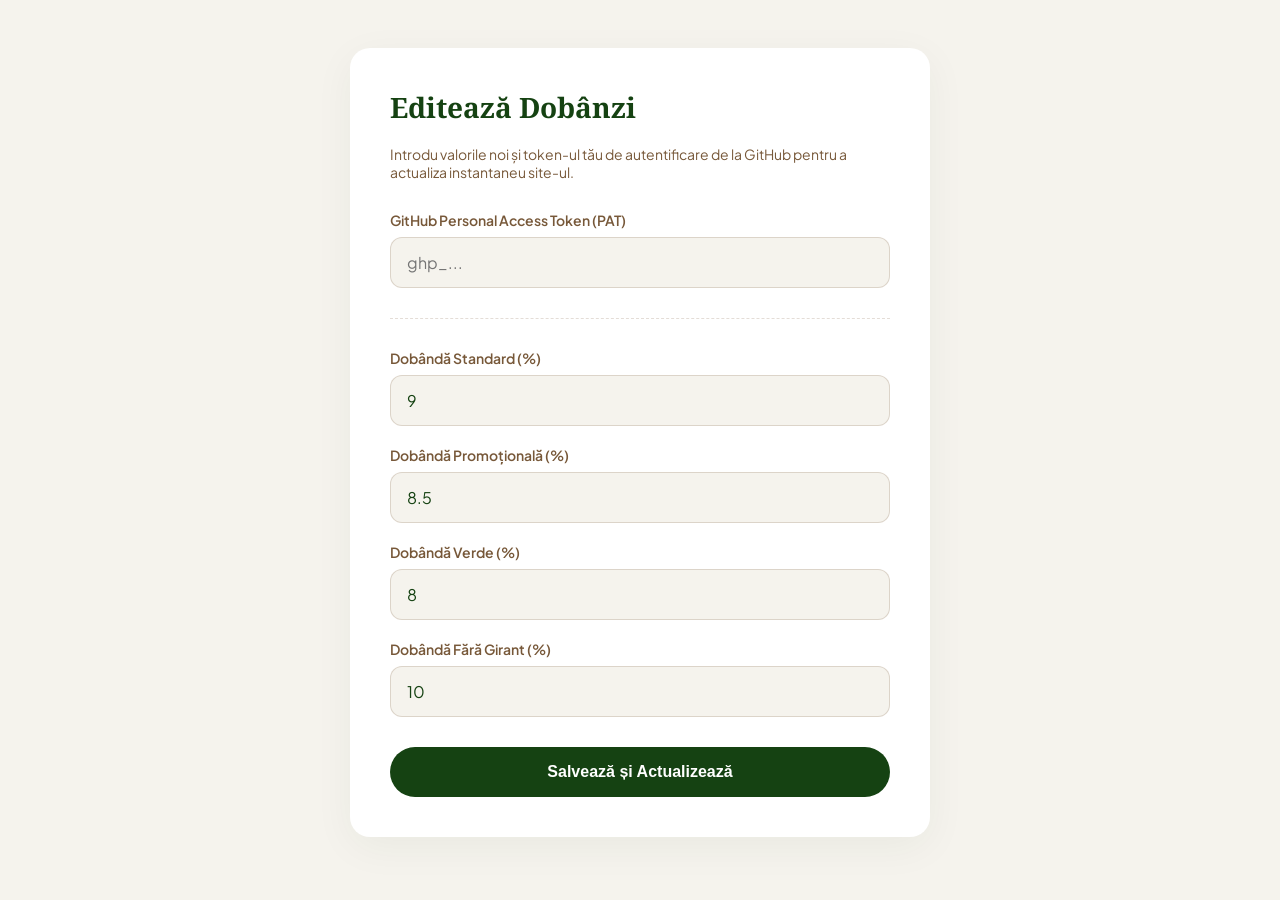
==== admin/index.html @ de193d8b "feat: Add custom static UI for GitHub Actions content CMS" ====
<!DOCTYPE html>
<html lang="ro">
<head>
    <meta charset="UTF-8">
    <meta name="viewport" content="width=device-width, initial-scale=1.0">
    <title>CAR Romcarbon - Panou de Administrare</title>
    <link href="https://fonts.googleapis.com/css2?family=Noto+Serif:wght@500;700&family=Plus+Jakarta+Sans:wght@400;500;600&display=swap" rel="stylesheet">
    <style>
        :root {
            --primary: #154212;
            --surface: #F5DEC6;
            --clay: #775839;
            --bg: #F5F3ED;
            --white: #ffffff;
            --radius: 20px;
        }
        body {
            font-family: 'Plus Jakarta Sans', sans-serif;
            background-color: var(--bg);
            color: var(--primary);
            padding: 40px 20px;
            display: flex;
            justify-content: center;
        }
        .admin-card {
            background: var(--white);
            max-width: 500px;
            width: 100%;
            padding: 40px;
            border-radius: var(--radius);
            box-shadow: 0 10px 40px rgba(21,66,18,0.05);
        }
        h1 {
            font-family: 'Noto Serif', serif;
            margin-top: 0;
            font-size: 28px;
        }
        .form-group {
            margin-bottom: 20px;
        }
        label {
            display: block;
            margin-bottom: 8px;
            font-weight: 600;
            font-size: 14px;
            color: var(--clay);
        }
        input {
            width: 100%;
            padding: 14px 16px;
            border: 1px solid rgba(119,88,57,0.2);
            border-radius: 12px;
            font-family: inherit;
            font-size: 16px;
            box-sizing: border-box;
            background: var(--bg);
            color: var(--primary);
        }
        input:focus {
            outline: none;
            border-color: var(--primary);
        }
        button {
            width: 100%;
            padding: 16px;
            background: var(--primary);
            color: var(--white);
            border: none;
            border-radius: 30px;
            font-size: 16px;
            font-weight: 600;
            cursor: pointer;
            transition: opacity 0.3s;
            margin-top: 10px;
        }
        button:hover {
            opacity: 0.9;
        }
        button:disabled {
            opacity: 0.5;
            cursor: not-allowed;
        }
        .alert {
            padding: 15px;
            border-radius: 12px;
            margin-top: 20px;
            display: none;
            font-size: 14px;
        }
        .alert-success {
            background: rgba(46, 125, 50, 0.1);
            color: #2e7d32;
        }
        .alert-error {
            background: rgba(211, 47, 47, 0.1);
            color: #d32f2f;
        }
    </style>
</head>
<body>

<div class="admin-card">
    <h1>Editează Dobânzi</h1>
    <p style="color: var(--clay); margin-bottom: 30px; font-size: 14px;">Introdu valorile noi și token-ul tău de autentificare de la GitHub pentru a actualiza instantaneu site-ul.</p>

    <form id="adminForm">
        <div class="form-group">
            <label for="ghToken">GitHub Personal Access Token (PAT)</label>
            <input type="password" id="ghToken" required placeholder="ghp_...">
        </div>
        
        <hr style="border: 0; border-top: 1px dashed rgba(119,88,57,0.2); margin: 30px 0;">

        <div class="form-group">
            <label for="rateStandard">Dobândă Standard (%)</label>
            <input type="number" step="0.1" id="rateStandard" required>
        </div>
        <div class="form-group">
            <label for="ratePromo">Dobândă Promoțională (%)</label>
            <input type="number" step="0.1" id="ratePromo" required>
        </div>
        <div class="form-group">
            <label for="rateGreen">Dobândă Verde (%)</label>
            <input type="number" step="0.1" id="rateGreen" required>
        </div>
        <div class="form-group">
            <label for="rateNoguarantor">Dobândă Fără Girant (%)</label>
            <input type="number" step="0.1" id="rateNoguarantor" required>
        </div>

        <button type="submit" id="btnSubmit">Salvează și Actualizează</button>
        
        <div id="alertBox" class="alert alert-success"></div>
    </form>
</div>

<script>
    // Fetch current rates from config
    fetch('../data/config.json')
        .then(res => res.json())
        .then(data => {
            if(data && data.rates) {
                document.getElementById('rateStandard').value = data.rates.standard || 9;
                document.getElementById('ratePromo').value = data.rates.promo || 8.5;
                document.getElementById('rateGreen').value = data.rates.green || 8;
                document.getElementById('rateNoguarantor').value = data.rates.noguarantor || 10;
            }
        }).catch(err => console.log("Eroare preluare date initiale."));

    document.getElementById('adminForm').addEventListener('submit', async (e) => {
        e.preventDefault();
        const btn = document.getElementById('btnSubmit');
        const alertBox = document.getElementById('alertBox');
        
        const token = document.getElementById('ghToken').value.trim();
        const inputs = {
            standard: document.getElementById('rateStandard').value,
            promo: document.getElementById('ratePromo').value,
            green: document.getElementById('rateGreen').value,
            noguarantor: document.getElementById('rateNoguarantor').value
        };

        btn.disabled = true;
        btn.textContent = 'Trimitere spre GitHub...';
        alertBox.style.display = 'none';

        try {
            // Trimitem trigger-ul către GitHub Actions "workflow_dispatch"
            const response = await fetch('https://api.github.com/repos/bogdan-nicaa/car-romcarbon/actions/workflows/update-rates.yml/dispatches', {
                method: 'POST',
                headers: {
                    'Accept': 'application/vnd.github+json',
                    'Authorization': 'Bearer ' + token,
                    'X-GitHub-Api-Version': '2022-11-28',
                    'Content-Type': 'application/json'
                },
                body: JSON.stringify({
                    ref: 'main',
                    inputs: inputs
                })
            });

            if (response.ok) {
                alertBox.className = 'alert alert-success';
                alertBox.textContent = 'Succes! Comanda a fost primită de GitHub. Noul conținut va fi public în aproximativ 30 de secunde.';
                alertBox.style.display = 'block';
            } else {
                const errData = await response.json().catch(() => ({}));
                alertBox.className = 'alert alert-error';
                alertBox.textContent = 'Eroare autentificare: ' + (errData.message || response.statusText) + '. Te rugăm să verifici dacă Token-ul tău are permisiuni de "repo" / "Actions".';
                alertBox.style.display = 'block';
            }
        } catch (error) {
            alertBox.className = 'alert alert-error';
            alertBox.textContent = 'Eroare conexiune (' + error.message + '). Verifică dacă ești pe linkul online.';
            alertBox.style.display = 'block';
        }

        btn.disabled = false;
        btn.textContent = 'Salvează și Actualizează';
    });
</script>

</body>
</html>
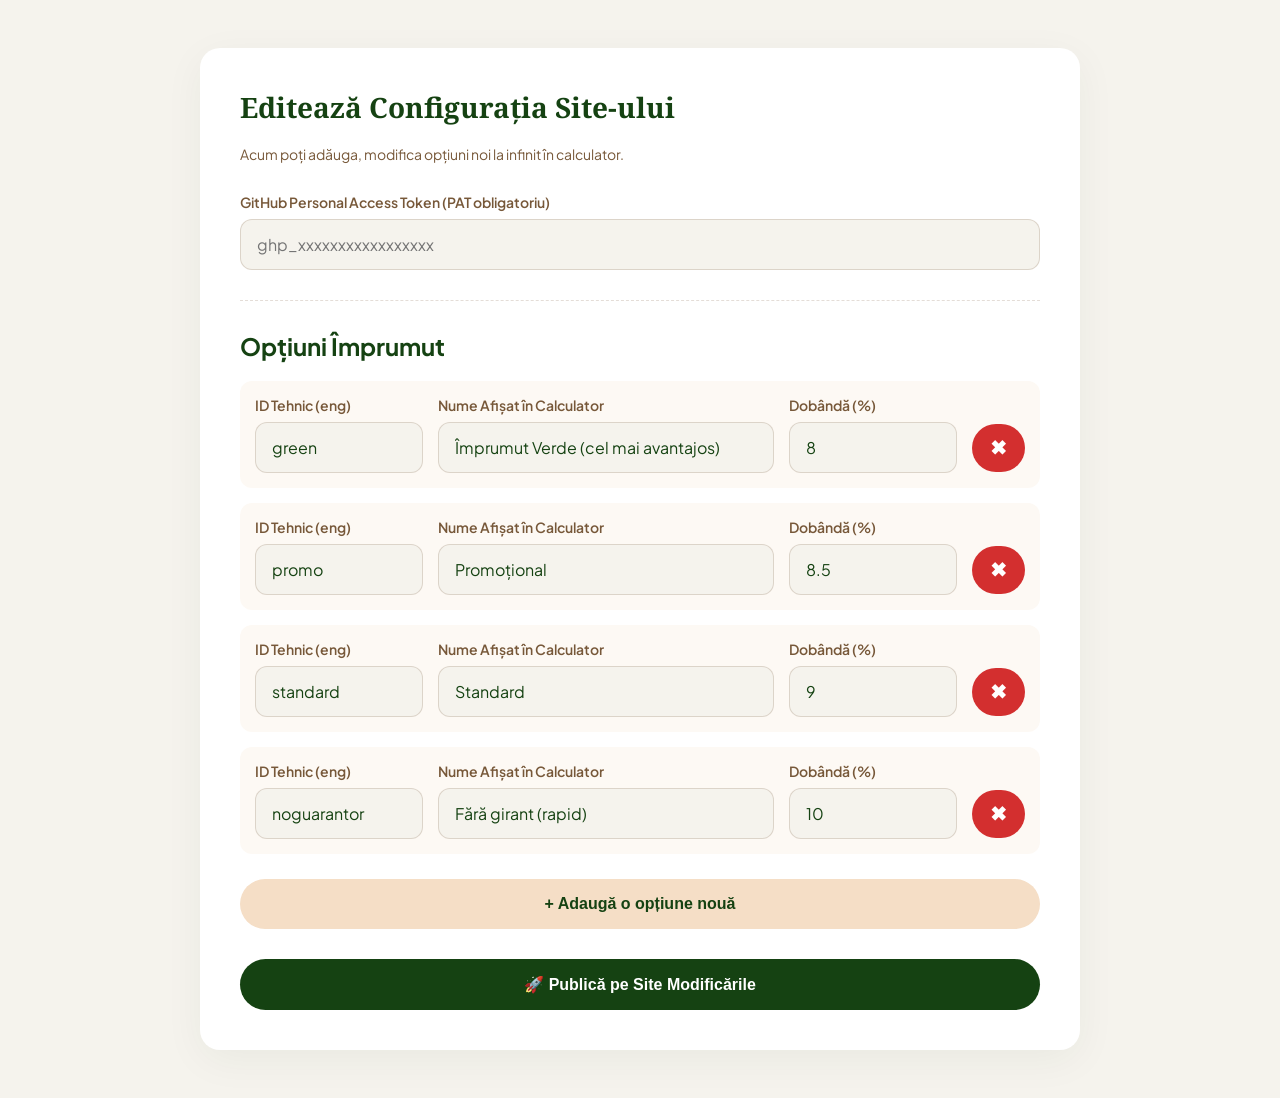
==== commit ed3bba45: "feat: upgrade CMS to fully dynamic array builder" ====
--- a/admin/index.html
+++ b/admin/index.html
@@ -3,7 +3,7 @@
 <head>
     <meta charset="UTF-8">
     <meta name="viewport" content="width=device-width, initial-scale=1.0">
-    <title>CAR Romcarbon - Panou de Administrare</title>
+    <title>CAR Romcarbon - Panou de Administrare Dinamic</title>
     <link href="https://fonts.googleapis.com/css2?family=Noto+Serif:wght@500;700&family=Plus+Jakarta+Sans:wght@400;500;600&display=swap" rel="stylesheet">
     <style>
         :root {
@@ -24,7 +24,7 @@
         }
         .admin-card {
             background: var(--white);
-            max-width: 500px;
+            max-width: 800px;
             width: 100%;
             padding: 40px;
             border-radius: var(--radius);
@@ -80,6 +80,28 @@
             opacity: 0.5;
             cursor: not-allowed;
         }
+        .btn-surface {
+            background: var(--surface);
+            color: var(--primary);
+            margin-bottom: 20px;
+        }
+        .btn-delete {
+            width: auto;
+            background: #d32f2f;
+            padding: 14px 18px;
+            margin-top: 28px;
+            font-size: 20px;
+            line-height: 1;
+        }
+        .option-row {
+            display: flex;
+            gap: 15px;
+            margin-bottom: 15px;
+            background: rgba(245, 222, 198, 0.2);
+            padding: 15px;
+            border-radius: 12px;
+            align-items: flex-start;
+        }
         .alert {
             padding: 15px;
             border-radius: 12px;
@@ -100,52 +122,89 @@
 <body>
 
 <div class="admin-card">
-    <h1>Editează Dobânzi</h1>
-    <p style="color: var(--clay); margin-bottom: 30px; font-size: 14px;">Introdu valorile noi și token-ul tău de autentificare de la GitHub pentru a actualiza instantaneu site-ul.</p>
+    <h1>Editează Configurația Site-ului</h1>
+    <p style="color: var(--clay); margin-bottom: 30px; font-size: 14px;">Acum poți adăuga, modifica opțiuni noi la infinit în calculator.</p>
 
     <form id="adminForm">
         <div class="form-group">
-            <label for="ghToken">GitHub Personal Access Token (PAT)</label>
-            <input type="password" id="ghToken" required placeholder="ghp_...">
+            <label for="ghToken">GitHub Personal Access Token (PAT obligatoriu)</label>
+            <input type="password" id="ghToken" required placeholder="ghp_xxxxxxxxxxxxxxxxx">
         </div>
         
         <hr style="border: 0; border-top: 1px dashed rgba(119,88,57,0.2); margin: 30px 0;">
-
-        <div class="form-group">
-            <label for="rateStandard">Dobândă Standard (%)</label>
-            <input type="number" step="0.1" id="rateStandard" required>
+        <h2>Opțiuni Împrumut</h2>
+
+        <div id="dynamicFields">
+            <!-- Rândurile se vor popula din JS -->
         </div>
-        <div class="form-group">
-            <label for="ratePromo">Dobândă Promoțională (%)</label>
-            <input type="number" step="0.1" id="ratePromo" required>
-        </div>
-        <div class="form-group">
-            <label for="rateGreen">Dobândă Verde (%)</label>
-            <input type="number" step="0.1" id="rateGreen" required>
-        </div>
-        <div class="form-group">
-            <label for="rateNoguarantor">Dobândă Fără Girant (%)</label>
-            <input type="number" step="0.1" id="rateNoguarantor" required>
-        </div>
-
-        <button type="submit" id="btnSubmit">Salvează și Actualizează</button>
+
+        <button type="button" class="btn-surface" id="btnAddOption">+ Adaugă o opțiune nouă</button>
+        <button type="submit" id="btnSubmit">🚀 Publică pe Site Modificările</button>
         
         <div id="alertBox" class="alert alert-success"></div>
     </form>
 </div>
 
 <script>
-    // Fetch current rates from config
+    let optionsData = [];
+
+    function renderFields() {
+        const container = document.getElementById('dynamicFields');
+        container.innerHTML = '';
+        
+        optionsData.forEach((opt, index) => {
+            const row = document.createElement('div');
+            row.className = 'option-row';
+            row.innerHTML = `
+                <div style="flex:1">
+                    <label>ID Tehnic (eng)</label>
+                    <input type="text" value="${opt.id}" onchange="updateOpt(${index}, 'id', this.value)" required placeholder="ex: standard">
+                </div>
+                <div style="flex:2">
+                    <label>Nume Afișat în Calculator</label>
+                    <input type="text" value="${opt.label}" onchange="updateOpt(${index}, 'label', this.value)" required placeholder="ex: Standard">
+                </div>
+                <div style="flex:1">
+                    <label>Dobândă (%)</label>
+                    <input type="number" step="0.1" value="${opt.rate}" onchange="updateOpt(${index}, 'rate', parseFloat(this.value))" required>
+                </div>
+                <button type="button" class="btn-delete" title="Șterge Opțiune" onclick="removeOpt(${index})">&#10006;</button>
+            `;
+            container.appendChild(row);
+        });
+    }
+
+    window.updateOpt = function(index, field, value) {
+        optionsData[index][field] = value;
+    }
+
+    window.removeOpt = function(index) {
+        if(confirm('Sigur vrei să ștergi această opțiune?')) {
+            optionsData.splice(index, 1);
+            renderFields();
+        }
+    }
+
+    document.getElementById('btnAddOption').addEventListener('click', () => {
+        optionsData.push({ id: "nou", label: "Opțiune Nouă", rate: 5.0 });
+        renderFields();
+    });
+
+    // Preluare istoric din site
     fetch('../data/config.json')
         .then(res => res.json())
         .then(data => {
-            if(data && data.rates) {
-                document.getElementById('rateStandard').value = data.rates.standard || 9;
-                document.getElementById('ratePromo').value = data.rates.promo || 8.5;
-                document.getElementById('rateGreen').value = data.rates.green || 8;
-                document.getElementById('rateNoguarantor').value = data.rates.noguarantor || 10;
+            if(data && data.options) {
+                optionsData = data.options;
+                renderFields();
             }
-        }).catch(err => console.log("Eroare preluare date initiale."));
+        }).catch(err => {
+            console.log("Fișier JSON inaccesibil local. Folosesc fallback temporar.");
+            optionsData = [
+                { id: "standard", label: "Standard", rate: 9.0 }
+            ];
+            renderFields();
+        });
 
     document.getElementById('adminForm').addEventListener('submit', async (e) => {
         e.preventDefault();
@@ -153,19 +212,15 @@
         const alertBox = document.getElementById('alertBox');
         
         const token = document.getElementById('ghToken').value.trim();
-        const inputs = {
-            standard: document.getElementById('rateStandard').value,
-            promo: document.getElementById('ratePromo').value,
-            green: document.getElementById('rateGreen').value,
-            noguarantor: document.getElementById('rateNoguarantor').value
-        };
+        
+        // Pachetul final pe care îl zippăm către GitHub Actions via workflow_dispatch
+        const payloadJson = JSON.stringify({ options: optionsData }, null, 2);
 
         btn.disabled = true;
-        btn.textContent = 'Trimitere spre GitHub...';
+        btn.textContent = 'Trimitere spre GitHub, durează câteva secunde...';
         alertBox.style.display = 'none';
 
         try {
-            // Trimitem trigger-ul către GitHub Actions "workflow_dispatch"
             const response = await fetch('https://api.github.com/repos/bogdan-nicaa/car-romcarbon/actions/workflows/update-rates.yml/dispatches', {
                 method: 'POST',
                 headers: {
@@ -176,13 +231,13 @@
                 },
                 body: JSON.stringify({
                     ref: 'main',
-                    inputs: inputs
+                    inputs: { config_json: payloadJson }
                 })
             });
 
             if (response.ok) {
                 alertBox.className = 'alert alert-success';
-                alertBox.textContent = 'Succes! Comanda a fost primită de GitHub. Noul conținut va fi public în aproximativ 30 de secunde.';
+                alertBox.textContent = 'Succes! Comanda a ajuns pe serverele GitHub. Noul JSON public va fi live pe site în ~30 de secunde.';
                 alertBox.style.display = 'block';
             } else {
                 const errData = await response.json().catch(() => ({}));
@@ -192,12 +247,12 @@
             }
         } catch (error) {
             alertBox.className = 'alert alert-error';
-            alertBox.textContent = 'Eroare conexiune (' + error.message + '). Verifică dacă ești pe linkul online.';
+            alertBox.textContent = 'Eroare conexiune: ' + error.message;
             alertBox.style.display = 'block';
         }
 
         btn.disabled = false;
-        btn.textContent = 'Salvează și Actualizează';
+        btn.textContent = '🚀 Publică pe Site Modificările';
     });
 </script>
 
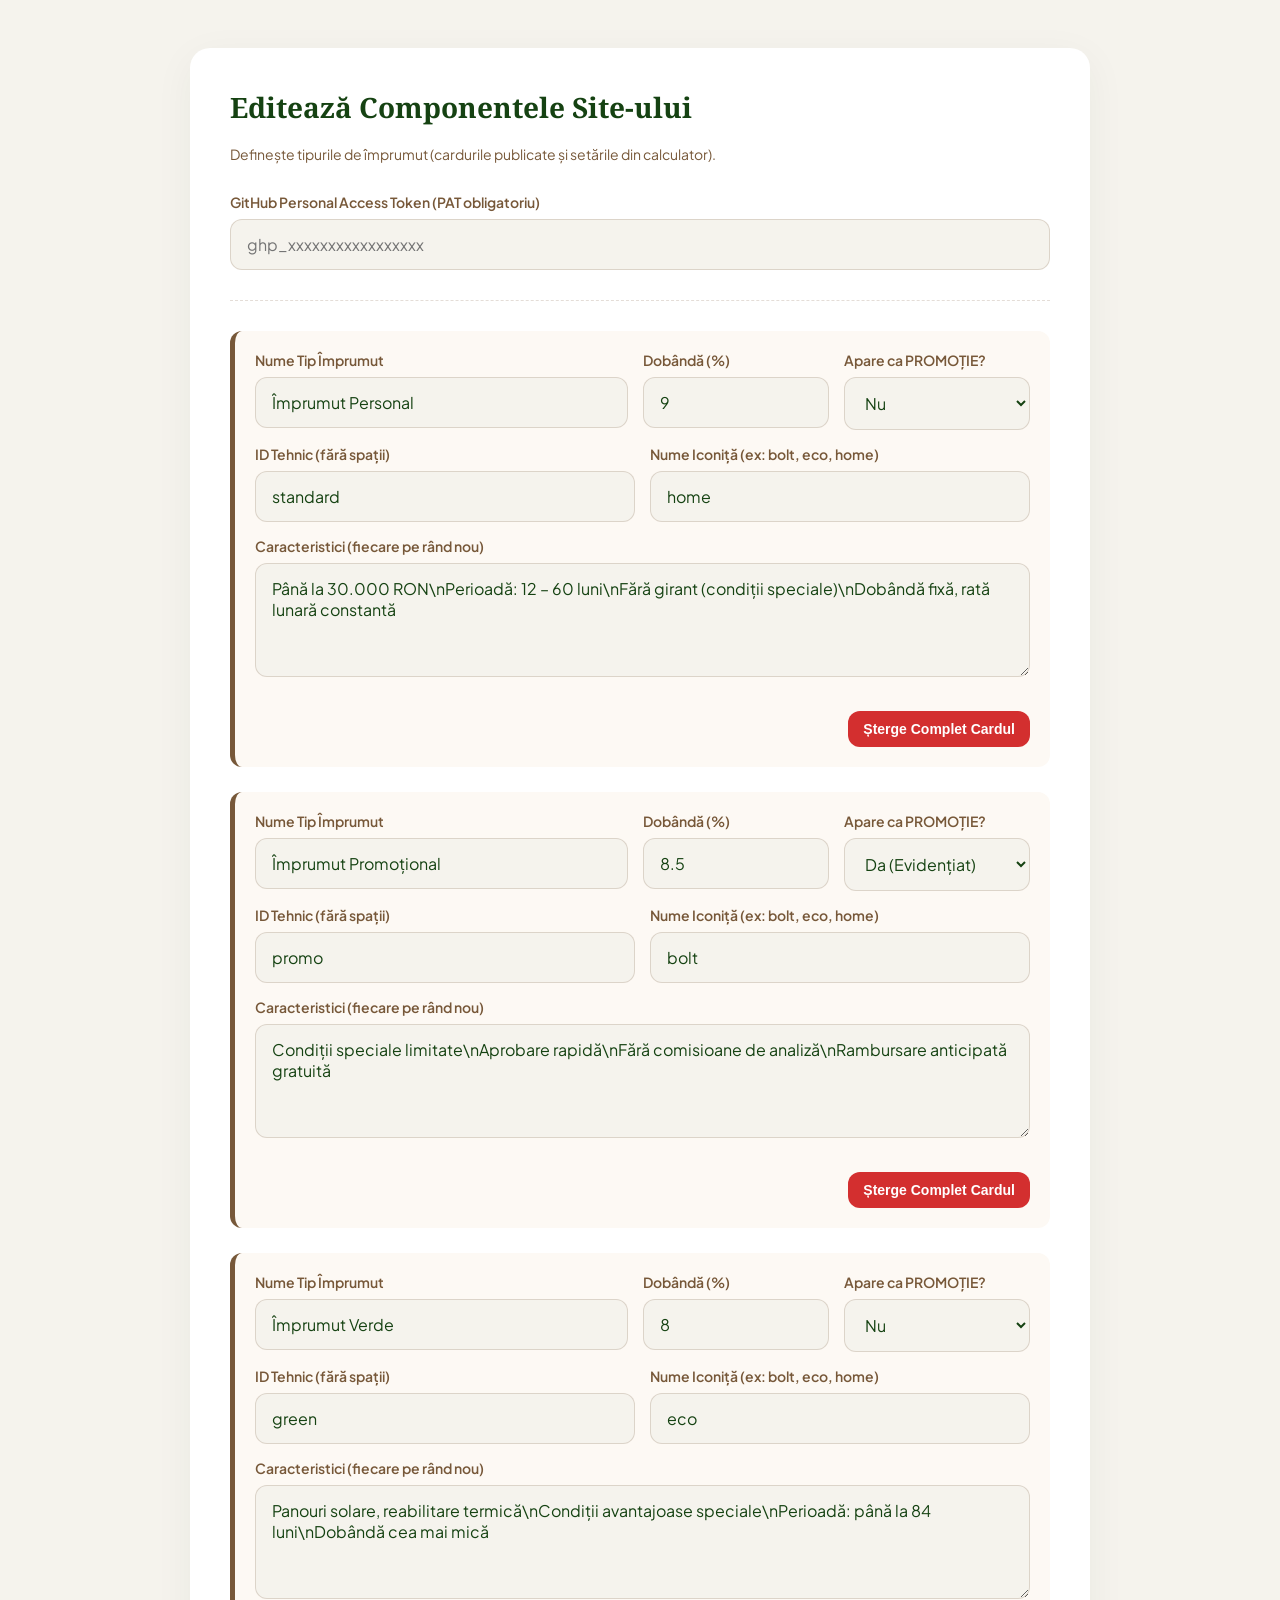
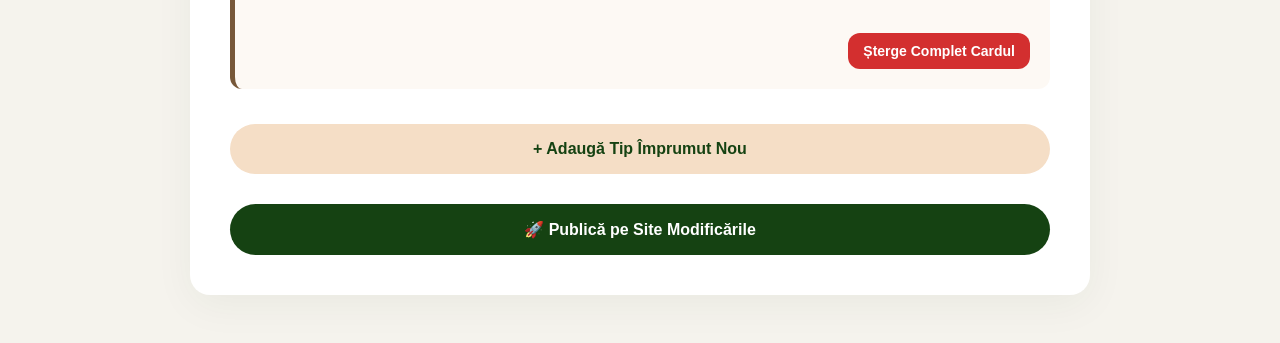
==== commit 8dfaedde: "feat: Fully dynamic loan cards and Hero injected via config.json" ====
--- a/admin/index.html
+++ b/admin/index.html
@@ -3,7 +3,7 @@
 <head>
     <meta charset="UTF-8">
     <meta name="viewport" content="width=device-width, initial-scale=1.0">
-    <title>CAR Romcarbon - Panou de Administrare Dinamic</title>
+    <title>CAR Romcarbon - Admin Panou Prezentare</title>
     <link href="https://fonts.googleapis.com/css2?family=Noto+Serif:wght@500;700&family=Plus+Jakarta+Sans:wght@400;500;600&display=swap" rel="stylesheet">
     <style>
         :root {
@@ -19,16 +19,16 @@
             background-color: var(--bg);
             color: var(--primary);
             padding: 40px 20px;
-            display: flex;
-            justify-content: center;
         }
         .admin-card {
             background: var(--white);
-            max-width: 800px;
+            max-width: 900px;
             width: 100%;
+            margin: 0 auto;
             padding: 40px;
             border-radius: var(--radius);
             box-shadow: 0 10px 40px rgba(21,66,18,0.05);
+            box-sizing: border-box;
         }
         h1 {
             font-family: 'Noto Serif', serif;
@@ -45,7 +45,7 @@
             font-size: 14px;
             color: var(--clay);
         }
-        input {
+        input, textarea, select {
             width: 100%;
             padding: 14px 16px;
             border: 1px solid rgba(119,88,57,0.2);
@@ -56,7 +56,7 @@
             background: var(--bg);
             color: var(--primary);
         }
-        input:focus {
+        input:focus, textarea:focus, select:focus {
             outline: none;
             border-color: var(--primary);
         }
@@ -86,21 +86,28 @@
             margin-bottom: 20px;
         }
         .btn-delete {
+            background: #d32f2f;
+            color: white;
+            padding: 10px 15px;
+            border-radius: 12px;
             width: auto;
-            background: #d32f2f;
-            padding: 14px 18px;
-            margin-top: 28px;
-            font-size: 20px;
-            line-height: 1;
+            margin-top: 10px;
+            font-size: 14px;
         }
         .option-row {
+            margin-bottom: 25px;
+            background: rgba(245, 222, 198, 0.2);
+            padding: 20px;
+            border-radius: 12px;
+            border-left: 5px solid var(--clay);
+        }
+        .row-flex {
             display: flex;
             gap: 15px;
             margin-bottom: 15px;
-            background: rgba(245, 222, 198, 0.2);
-            padding: 15px;
-            border-radius: 12px;
-            align-items: flex-start;
+        }
+        .row-flex > div {
+            flex: 1;
         }
         .alert {
             padding: 15px;
@@ -122,8 +129,8 @@
 <body>
 
 <div class="admin-card">
-    <h1>Editează Configurația Site-ului</h1>
-    <p style="color: var(--clay); margin-bottom: 30px; font-size: 14px;">Acum poți adăuga, modifica opțiuni noi la infinit în calculator.</p>
+    <h1>Editează Componentele Site-ului</h1>
+    <p style="color: var(--clay); margin-bottom: 30px; font-size: 14px;">Definește tipurile de împrumut (cardurile publicate și setările din calculator).</p>
 
     <form id="adminForm">
         <div class="form-group">
@@ -132,13 +139,10 @@
         </div>
         
         <hr style="border: 0; border-top: 1px dashed rgba(119,88,57,0.2); margin: 30px 0;">
-        <h2>Opțiuni Împrumut</h2>
-
-        <div id="dynamicFields">
-            <!-- Rândurile se vor popula din JS -->
-        </div>
-
-        <button type="button" class="btn-surface" id="btnAddOption">+ Adaugă o opțiune nouă</button>
+
+        <div id="dynamicFields"></div>
+
+        <button type="button" class="btn-surface" id="btnAddOption">+ Adaugă Tip Împrumut Nou</button>
         <button type="submit" id="btnSubmit">🚀 Publică pe Site Modificările</button>
         
         <div id="alertBox" class="alert alert-success"></div>
@@ -155,20 +159,45 @@
         optionsData.forEach((opt, index) => {
             const row = document.createElement('div');
             row.className = 'option-row';
+            
+            // Textarea value
+            const featuresText = (opt.features || []).join('\\n');
+
             row.innerHTML = `
-                <div style="flex:1">
-                    <label>ID Tehnic (eng)</label>
-                    <input type="text" value="${opt.id}" onchange="updateOpt(${index}, 'id', this.value)" required placeholder="ex: standard">
-                </div>
-                <div style="flex:2">
-                    <label>Nume Afișat în Calculator</label>
-                    <input type="text" value="${opt.label}" onchange="updateOpt(${index}, 'label', this.value)" required placeholder="ex: Standard">
-                </div>
-                <div style="flex:1">
-                    <label>Dobândă (%)</label>
-                    <input type="number" step="0.1" value="${opt.rate}" onchange="updateOpt(${index}, 'rate', parseFloat(this.value))" required>
-                </div>
-                <button type="button" class="btn-delete" title="Șterge Opțiune" onclick="removeOpt(${index})">&#10006;</button>
+                <div class="row-flex">
+                    <div style="flex:2">
+                        <label>Nume Tip Împrumut</label>
+                        <input type="text" value="${opt.label}" onchange="updateOpt(${index}, 'label', this.value)" required>
+                    </div>
+                    <div style="flex:1">
+                        <label>Dobândă (%)</label>
+                        <input type="number" step="0.1" value="${opt.rate}" onchange="updateOpt(${index}, 'rate', parseFloat(this.value))" required>
+                    </div>
+                    <div style="flex:1">
+                        <label>Apare ca PROMOȚIE?</label>
+                        <select onchange="updateOpt(${index}, 'is_promo', this.value === 'true')">
+                            <option value="false" ${!opt.is_promo ? 'selected' : ''}>Nu</option>
+                            <option value="true" ${opt.is_promo ? 'selected' : ''}>Da (Evidențiat)</option>
+                        </select>
+                    </div>
+                </div>
+                <div class="row-flex">
+                    <div style="flex:1">
+                        <label>ID Tehnic (fără spații)</label>
+                        <input type="text" value="${opt.id}" onchange="updateOpt(${index}, 'id', this.value)" required>
+                    </div>
+                    <div style="flex:1">
+                        <label>Nume Iconiță (ex: bolt, eco, home)</label>
+                        <input type="text" value="${opt.icon || 'payments'}" onchange="updateOpt(${index}, 'icon', this.value)" required>
+                    </div>
+                </div>
+                <div class="form-group">
+                    <label>Caracteristici (fiecare pe rând nou)</label>
+                    <textarea rows="4" onchange="updateFeatures(${index}, this.value)" placeholder="Până la 10.000 lei...">${featuresText}</textarea>
+                </div>
+                <div style="text-align: right;">
+                    <button type="button" class="btn-delete" title="Șterge Opțiune" onclick="removeOpt(${index})">Șterge Complet Cardul</button>
+                </div>
             `;
             container.appendChild(row);
         });
@@ -178,19 +207,30 @@
         optionsData[index][field] = value;
     }
 
+    window.updateFeatures = function(index, textValue) {
+        optionsData[index].features = textValue.split('\\n').filter(s => s.trim().length > 0);
+    }
+
     window.removeOpt = function(index) {
-        if(confirm('Sigur vrei să ștergi această opțiune?')) {
+        if(confirm('Sigur vrei să ștergi această opțiune din site?')) {
             optionsData.splice(index, 1);
             renderFields();
         }
     }
 
     document.getElementById('btnAddOption').addEventListener('click', () => {
-        optionsData.push({ id: "nou", label: "Opțiune Nouă", rate: 5.0 });
+        optionsData.push({ 
+            id: "nou_" + Math.floor(Math.random()*100), 
+            label: "Credit Nou", 
+            rate: 10.0, 
+            is_promo: false, 
+            icon: "payments", 
+            features: ["Caracteristică 1"] 
+        });
         renderFields();
     });
 
-    // Preluare istoric din site
+    // Fetch config on load
     fetch('../data/config.json')
         .then(res => res.json())
         .then(data => {
@@ -199,9 +239,9 @@
                 renderFields();
             }
         }).catch(err => {
-            console.log("Fișier JSON inaccesibil local. Folosesc fallback temporar.");
+            console.log("JSON not found / CORS. Utilizare mock local fallback.");
             optionsData = [
-                { id: "standard", label: "Standard", rate: 9.0 }
+                { id: "standard", label: "Credit Standard", rate: 9.0, is_promo: true, icon: "bolt", features: ["12-60 luni"] }
             ];
             renderFields();
         });
@@ -212,12 +252,10 @@
         const alertBox = document.getElementById('alertBox');
         
         const token = document.getElementById('ghToken').value.trim();
-        
-        // Pachetul final pe care îl zippăm către GitHub Actions via workflow_dispatch
         const payloadJson = JSON.stringify({ options: optionsData }, null, 2);
 
         btn.disabled = true;
-        btn.textContent = 'Trimitere spre GitHub, durează câteva secunde...';
+        btn.textContent = 'Trimitere spre GitHub...';
         alertBox.style.display = 'none';
 
         try {
@@ -237,17 +275,17 @@
 
             if (response.ok) {
                 alertBox.className = 'alert alert-success';
-                alertBox.textContent = 'Succes! Comanda a ajuns pe serverele GitHub. Noul JSON public va fi live pe site în ~30 de secunde.';
+                alertBox.textContent = 'Succes! Modificările sunt procesate pe GitHub și vor fi live (Carduri și Calculator) în aprox. 30 de secunde.';
                 alertBox.style.display = 'block';
             } else {
                 const errData = await response.json().catch(() => ({}));
                 alertBox.className = 'alert alert-error';
-                alertBox.textContent = 'Eroare autentificare: ' + (errData.message || response.statusText) + '. Te rugăm să verifici dacă Token-ul tău are permisiuni de "repo" / "Actions".';
+                alertBox.textContent = 'Eroare: ' + (errData.message || response.statusText);
                 alertBox.style.display = 'block';
             }
         } catch (error) {
             alertBox.className = 'alert alert-error';
-            alertBox.textContent = 'Eroare conexiune: ' + error.message;
+            alertBox.textContent = 'Eroare de rețea.';
             alertBox.style.display = 'block';
         }
 
